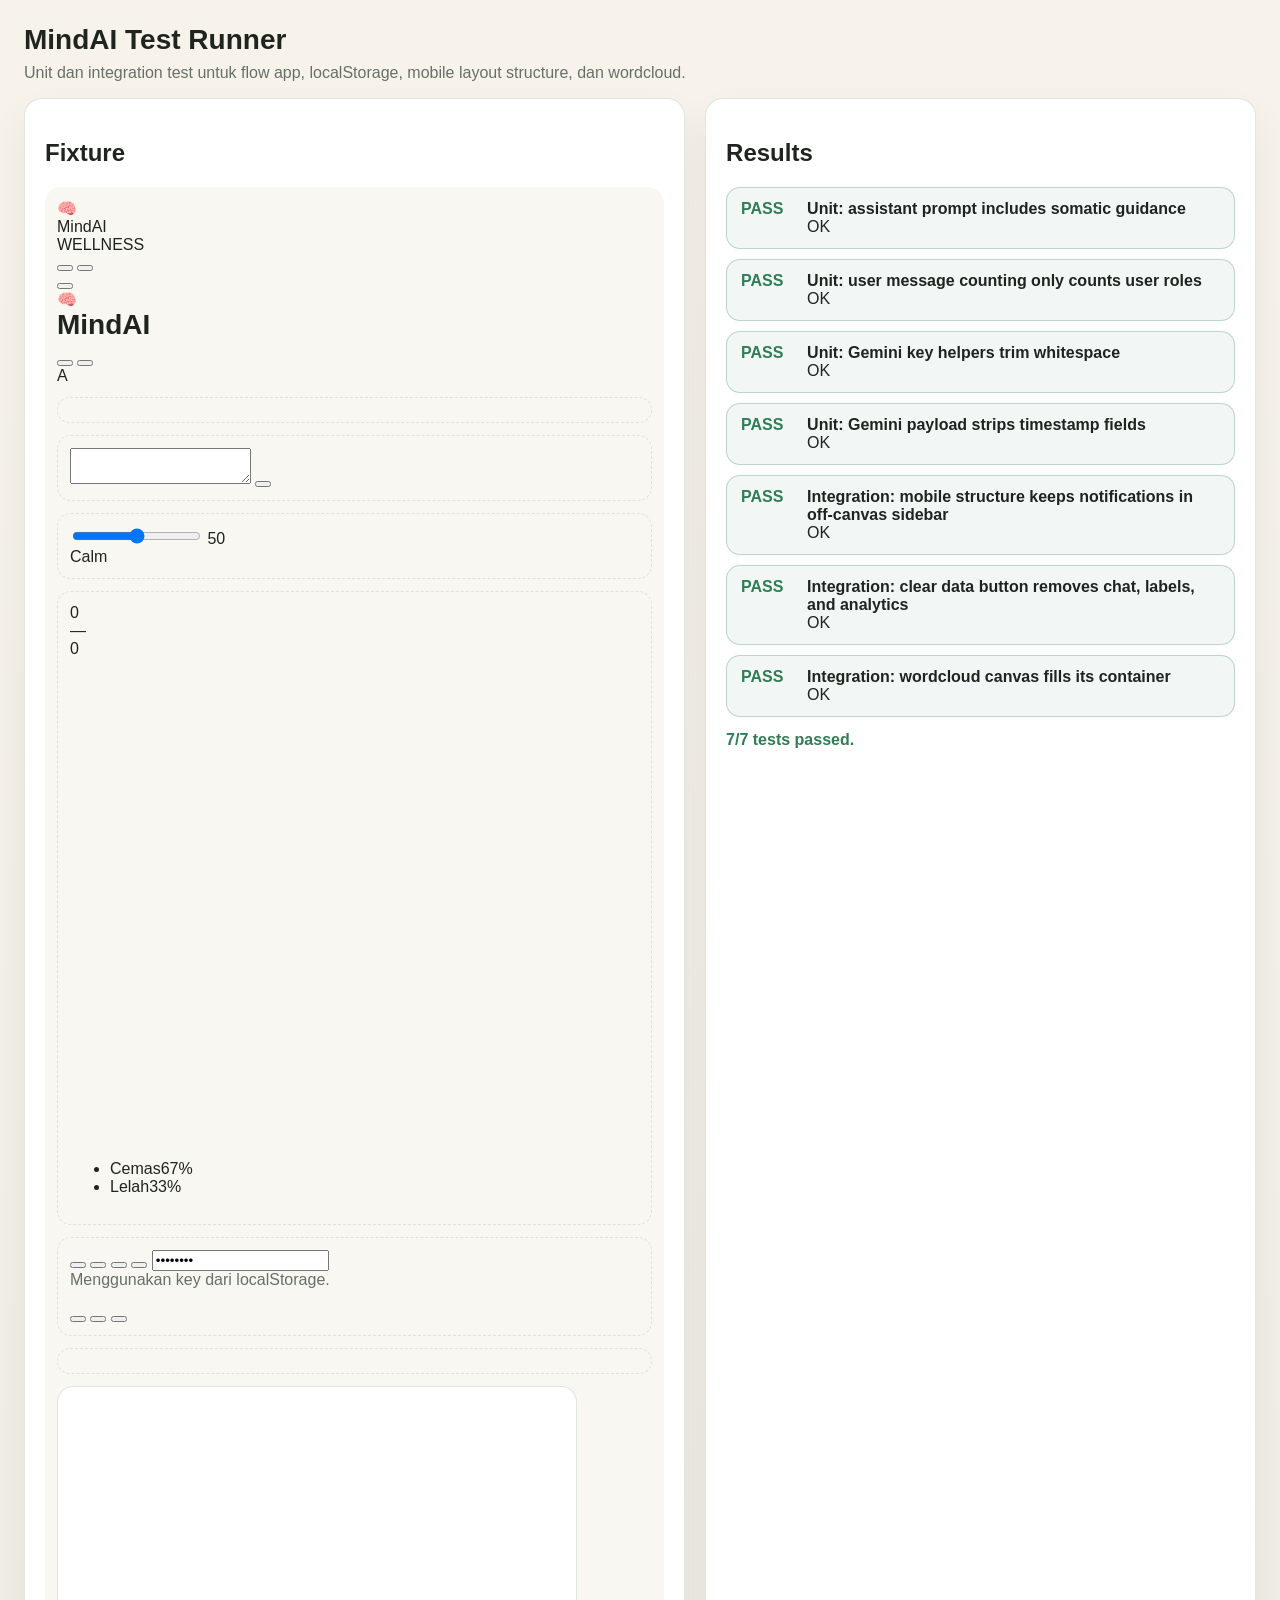
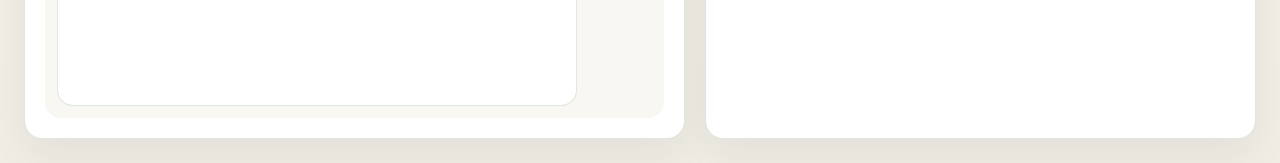
==== test/index.html @ 26f2be5e "feat: add images for wellness illustration and update test structure with integration tests" ====
<!doctype html>
<html lang="id">
  <head>
    <meta charset="UTF-8" />
    <meta name="viewport" content="width=device-width, initial-scale=1.0" />
    <title>MindAI Test Runner</title>
    <style>
      :root {
        color-scheme: light;
        --bg: #f6f2ea;
        --panel: #ffffff;
        --text: #1f241f;
        --muted: #66706a;
        --border: rgba(66, 100, 71, 0.16);
        --success: #2f7d55;
        --danger: #b44747;
      }

      * {
        box-sizing: border-box;
      }

      body {
        margin: 0;
        padding: 24px;
        background: linear-gradient(180deg, #f7f3eb 0%, #f0ede5 100%);
        color: var(--text);
        font-family: Inter, Arial, sans-serif;
      }

      h1 {
        margin: 0 0 8px;
        font-size: 28px;
      }

      p {
        margin: 0 0 16px;
        color: var(--muted);
      }

      .grid {
        display: grid;
        gap: 20px;
        grid-template-columns: minmax(0, 1.2fr) minmax(0, 1fr);
      }

      .panel {
        padding: 20px;
        border: 1px solid var(--border);
        border-radius: 18px;
        background: var(--panel);
        box-shadow: 0 18px 40px rgba(31, 36, 31, 0.06);
      }

      .fixture {
        position: relative;
        overflow: hidden;
      }

      .fixture .spa-page {
        border: 1px dashed rgba(66, 100, 71, 0.14);
        border-radius: 14px;
        margin-top: 12px;
        padding: 12px;
      }

      .test-list {
        display: grid;
        gap: 10px;
        margin: 0;
        padding: 0;
        list-style: none;
      }

      .test-item {
        display: flex;
        gap: 12px;
        align-items: flex-start;
        padding: 12px 14px;
        border-radius: 14px;
        border: 1px solid var(--border);
        background: #fcfbf8;
      }

      .test-item.pass {
        border-color: rgba(47, 125, 85, 0.28);
        background: rgba(47, 125, 85, 0.06);
      }

      .test-item.fail {
        border-color: rgba(180, 71, 71, 0.28);
        background: rgba(180, 71, 71, 0.06);
      }

      .status {
        min-width: 54px;
        font-weight: 700;
      }

      .status.pass {
        color: var(--success);
      }

      .status.fail {
        color: var(--danger);
      }

      .summary {
        margin-top: 14px;
        font-weight: 600;
      }

      .summary.pass {
        color: var(--success);
      }

      .summary.fail {
        color: var(--danger);
      }

      .fixture-shell {
        background: #f9f7f2;
        border-radius: 16px;
        padding: 12px;
      }

      .wordcloud-stage {
        width: 520px;
        max-width: 100%;
        height: 320px;
        margin-top: 12px;
        border-radius: 16px;
        border: 1px solid var(--border);
        background: #fff;
      }

      .hidden {
        display: none !important;
      }
    </style>
    <script>
      localStorage.setItem("mindai_gemini_key", "test-key");
      localStorage.setItem("mindai_chat_history", JSON.stringify([]));
      localStorage.setItem("mindai_emotion_logs", JSON.stringify([]));
      localStorage.setItem("mindai_emotion_extraction_meta", JSON.stringify({}));
      window.alert = () => {};
      window.confirm = () => true;
    </script>
  </head>
  <body>
    <h1>MindAI Test Runner</h1>
    <p>Unit dan integration test untuk flow app, localStorage, mobile layout structure, dan wordcloud.</p>

    <div class="grid">
      <section class="panel fixture">
        <h2>Fixture</h2>
        <div class="fixture-shell">
          <div class="app-shell">
            <nav class="sidebar" id="sidebar">
              <div class="sidebar-header">
                <div class="brand-row">
                  <div class="logo-mark">🧠</div>
                  <div>
                    <div class="brand-title">MindAI</div>
                    <div class="brand-tagline">WELLNESS</div>
                  </div>
                </div>
                <div class="sidebar-mobile-actions" aria-label="Mobile quick actions">
                  <button class="action-btn" type="button" title="Notifications"></button>
                  <button class="action-btn" type="button" title="Help"></button>
                </div>
              </div>
            </nav>

            <main class="main-content">
              <header class="app-header">
                <button class="hamburger" id="hamburger" type="button" aria-label="Open navigation">
                  <span></span>
                  <span></span>
                  <span></span>
                </button>
                <div class="header-brand">
                  <div class="logo-mark">🧠</div>
                  <h1>MindAI</h1>
                </div>
                <div class="header-actions">
                  <button class="action-btn" type="button" title="Notifications"></button>
                  <button class="action-btn" type="button" title="Help"></button>
                  <div class="user-avatar-header">A</div>
                </div>
              </header>

              <section class="spa-page active" id="page-home" data-page="home"></section>
              <section class="spa-page" id="page-chat" data-page="chat">
                <div id="chat-messages"></div>
                <textarea id="chat-input"></textarea>
                <button id="send-btn" type="button"></button>
              </section>
              <section class="spa-page" id="page-mood" data-page="mood">
                <input id="mood-slider" type="range" value="50" />
                <span id="slider-display">50</span>
                <div id="emotion-scores-section" class="hidden emotion-scores-section"></div>
                <div class="emotion-btn emotion-calm"><span></span><span>Calm</span></div>
              </section>
              <section class="spa-page" id="page-dashboard" data-page="dashboard">
                <div id="stat-checkins">0</div>
                <div id="stat-avgmood">—</div>
                <div id="stat-streak">0</div>
                <canvas id="mood-line-chart"></canvas>
                <p id="mood-line-empty"></p>
                <canvas id="emotion-bar-chart"></canvas>
                <p id="emotion-bar-empty"></p>
                <div id="wordcloud-container" class="wordcloud-container" style="width: 100%; height: 320px">
                  <div id="dash-wordcloud-placeholder" class="wordcloud-placeholder hidden"></div>
                  <canvas id="dash-wordcloud-canvas" class="hidden"></canvas>
                </div>
                <ul id="emotion-list-dash" class="emotion-list"></ul>
              </section>
              <section class="spa-page" id="page-settings" data-page="settings">
                <button id="btn-open-settings" type="button"></button>
                <button id="btn-close-settings" type="button"></button>
                <button id="btn-distress" type="button"></button>
                <button id="btn-close-coping" type="button"></button>
                <input id="api-key-input" type="password" />
                <p id="api-key-status"></p>
                <button id="btn-save-settings" type="button"></button>
                <button id="btn-clear-api-key" type="button"></button>
                <button id="btn-clear-data" type="button"></button>
              </section>
              <section class="spa-page" id="page-resources" data-page="resources"></section>
            </main>
          </div>
          <div class="wordcloud-stage">
            <canvas id="wordcloud-canvas"></canvas>
            <div id="wordcloud-placeholder" class="wordcloud-placeholder hidden"></div>
          </div>
        </div>
      </section>

      <section class="panel">
        <h2>Results</h2>
        <ul id="test-results" class="test-list"></ul>
        <div id="test-summary" class="summary">Running tests...</div>
      </section>
    </div>

    <script src="../src/js/ai-engine.js"></script>
    <script src="../src/js/app.js"></script>
    <script src="../src/js/script.js"></script>
    <script src="../src/js/wordcloud.js"></script>
    <script src="./run-tests.js"></script>
  </body>
</html>
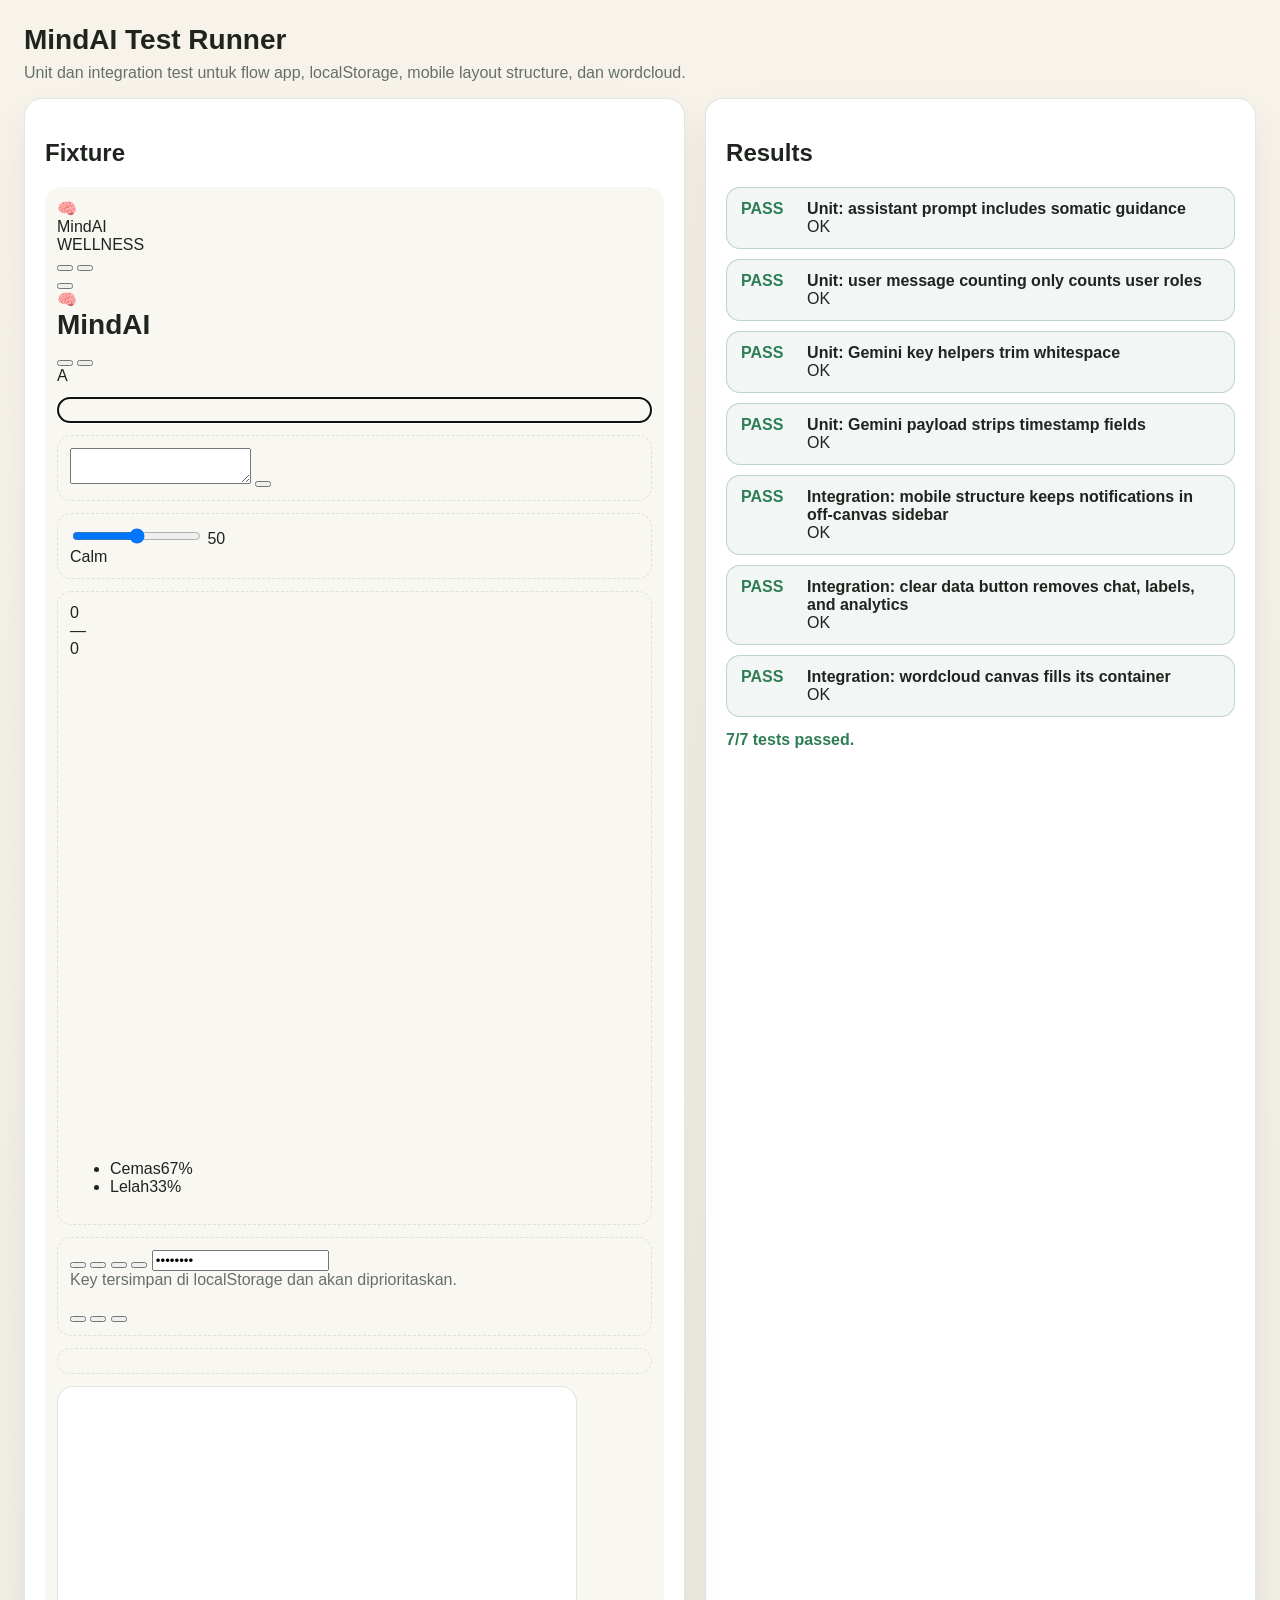
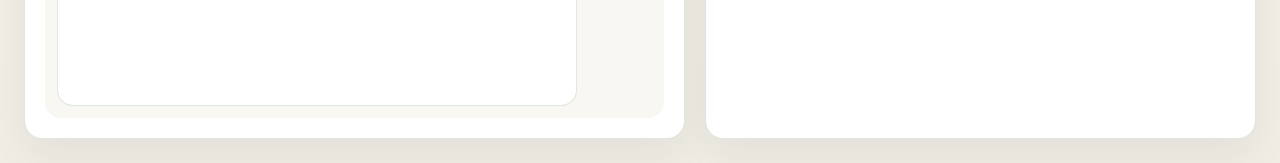
==== commit 8ef45b1b: "feat: enhance accessibility with skip links and a11y focus script" ====
--- a/test/index.html
+++ b/test/index.html
@@ -137,6 +137,25 @@
       .hidden {
         display: none !important;
       }
+
+      .skip-link {
+        position: absolute;
+        top: -48px;
+        left: 16px;
+        z-index: 10000;
+        padding: 12px 16px;
+        border-radius: 999px;
+        background: var(--success);
+        color: #ffffff;
+        font-weight: 700;
+        text-decoration: none;
+        transition: top 0.2s ease;
+      }
+
+      .skip-link:focus,
+      .skip-link:focus-visible {
+        top: 16px;
+      }
     </style>
     <script>
       localStorage.setItem("mindai_gemini_key", "test-key");
@@ -148,10 +167,11 @@
     </script>
   </head>
   <body>
+    <a class="skip-link" href="#main-content">Lewati ke konten utama</a>
     <h1>MindAI Test Runner</h1>
     <p>Unit dan integration test untuk flow app, localStorage, mobile layout structure, dan wordcloud.</p>
 
-    <div class="grid">
+    <div class="grid" id="main-content" tabindex="-1">
       <section class="panel fixture">
         <h2>Fixture</h2>
         <div class="fixture-shell">
@@ -245,6 +265,7 @@
     </div>
 
     <script src="../src/js/ai-engine.js"></script>
+    <script src="../src/js/a11y-focus.js"></script>
     <script src="../src/js/app.js"></script>
     <script src="../src/js/script.js"></script>
     <script src="../src/js/wordcloud.js"></script>
